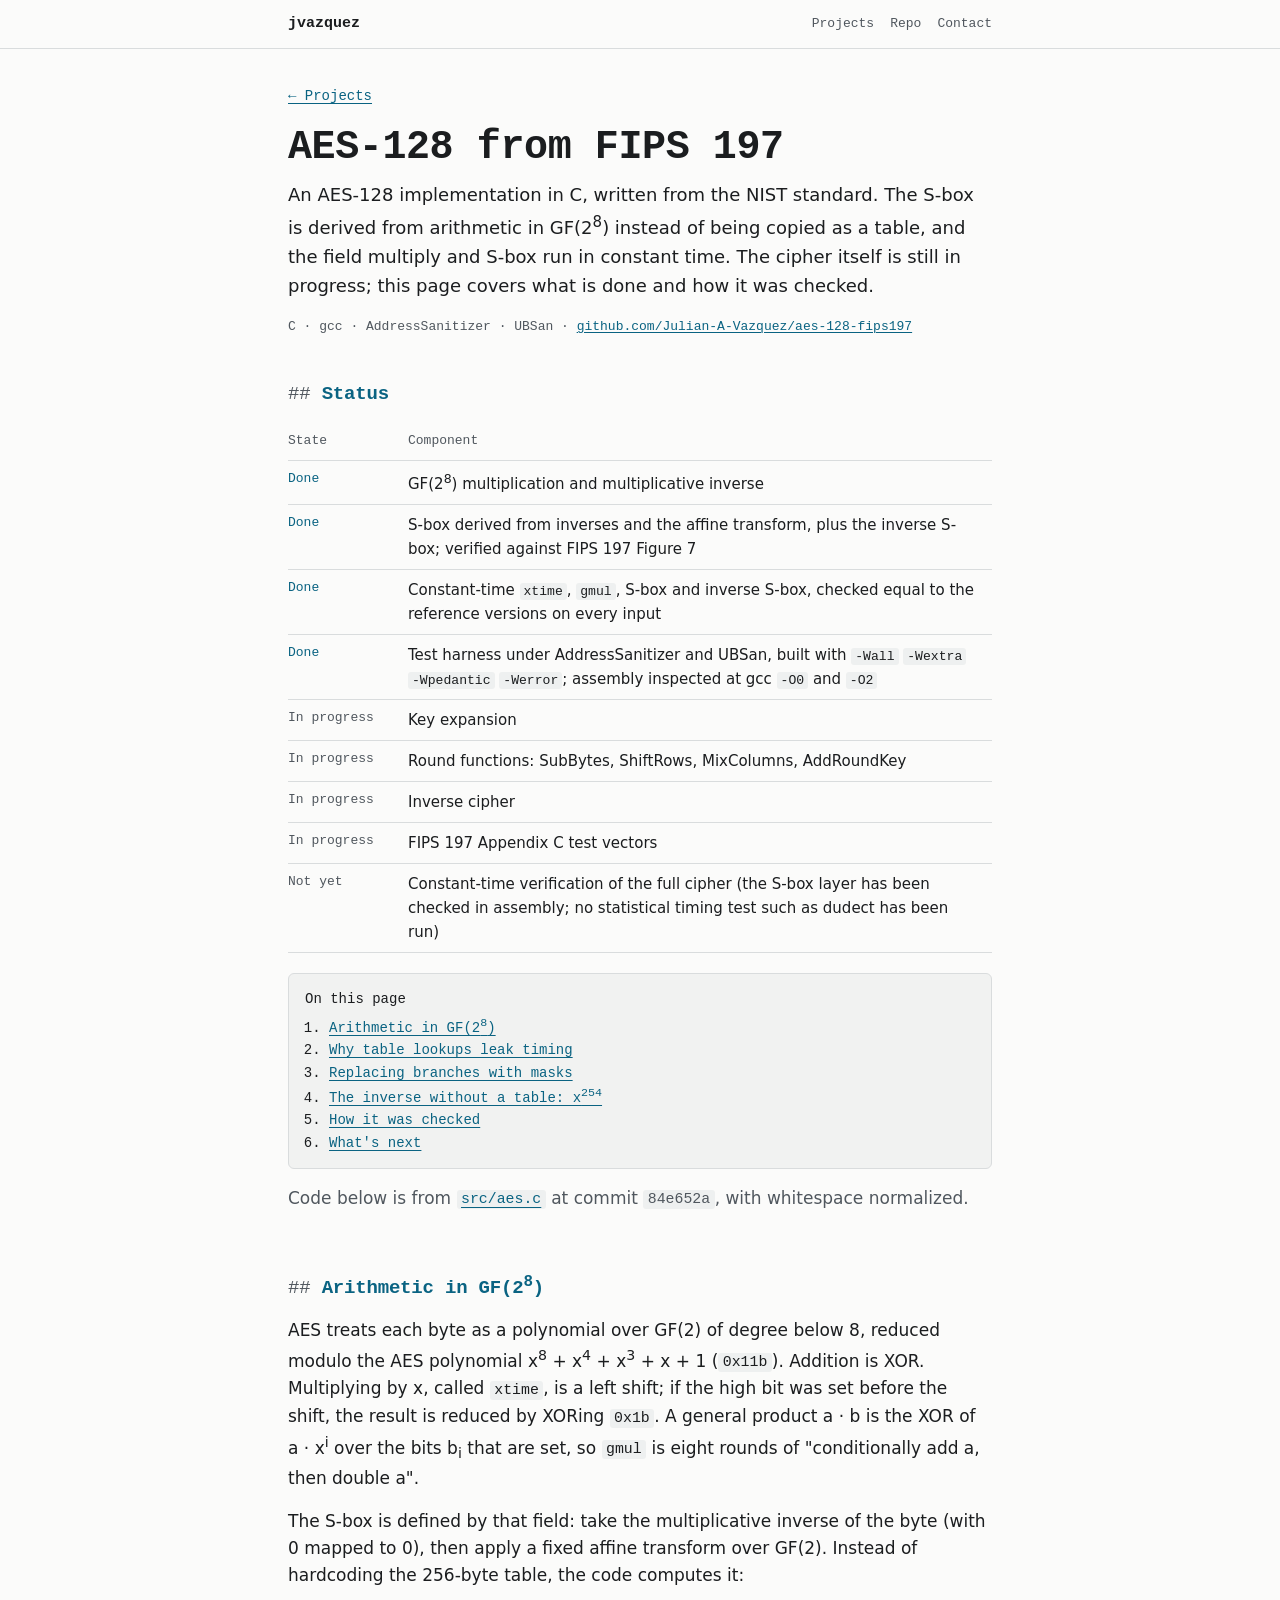
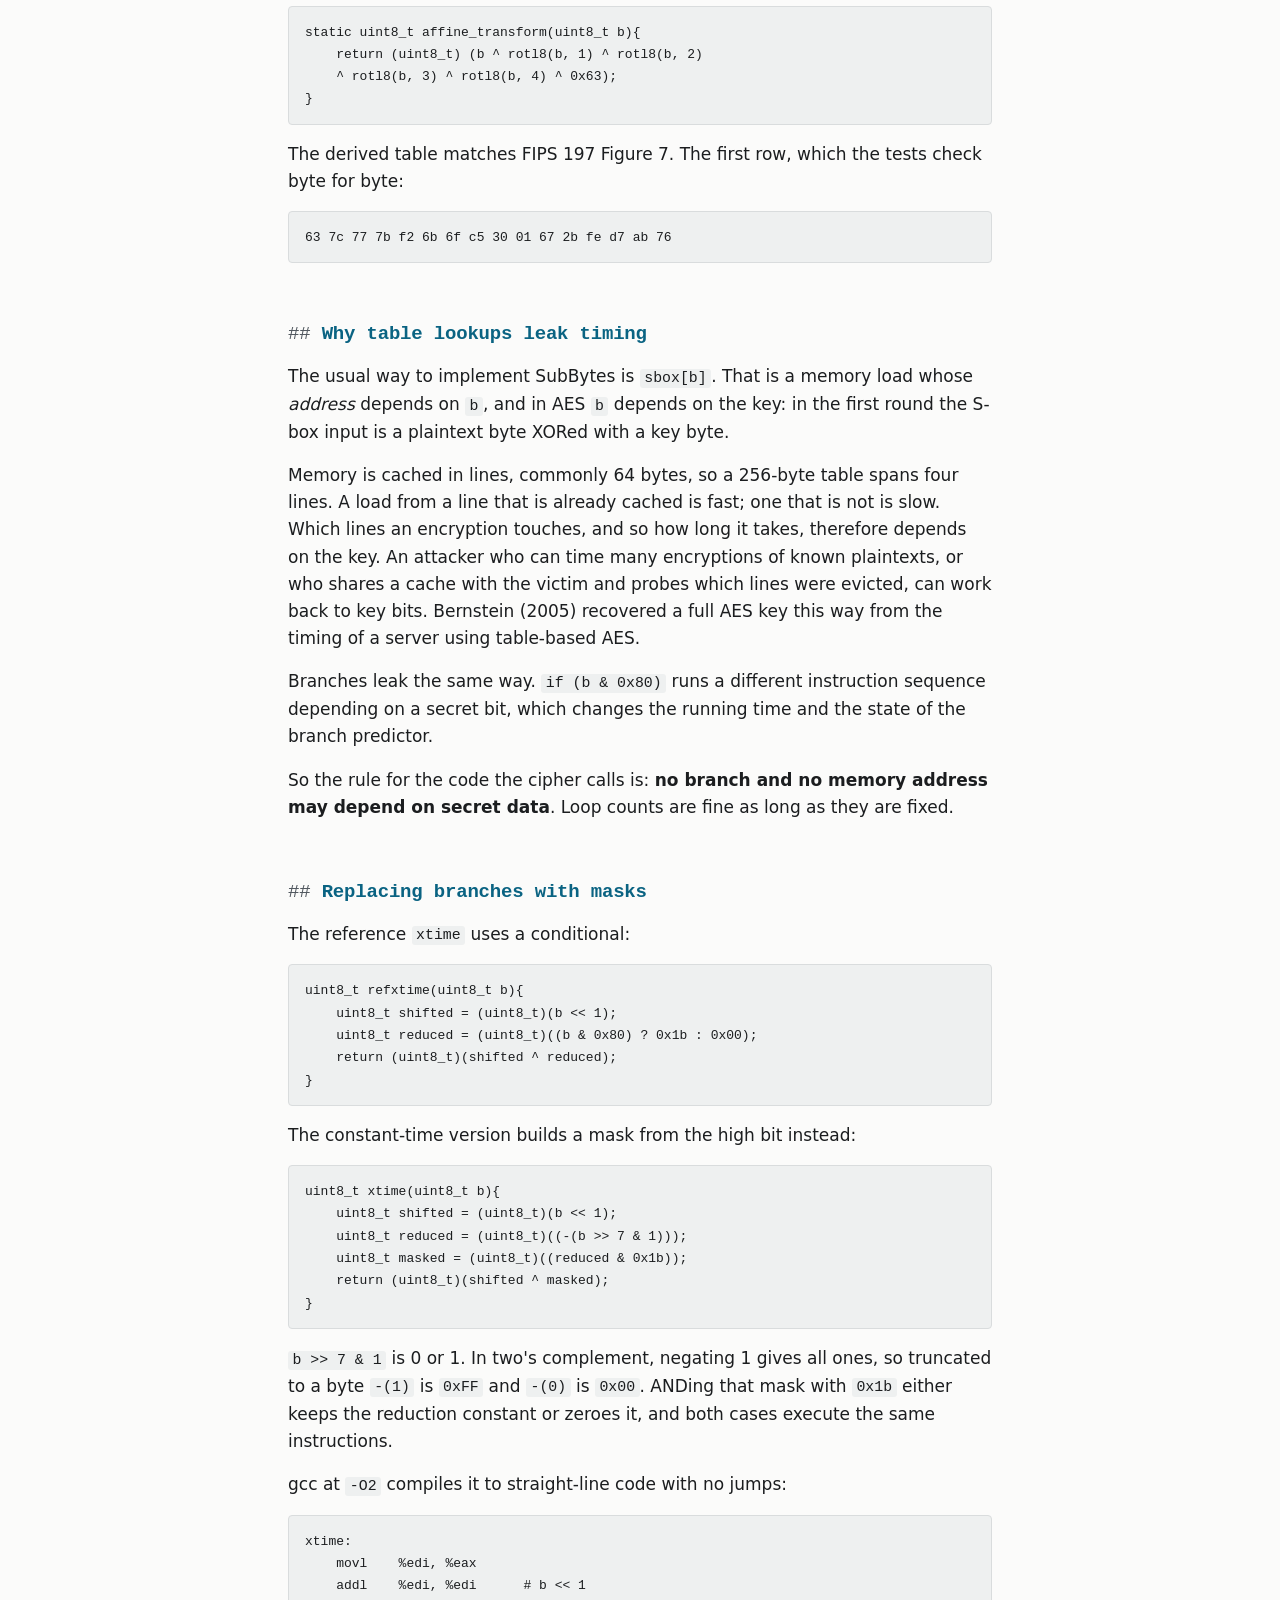
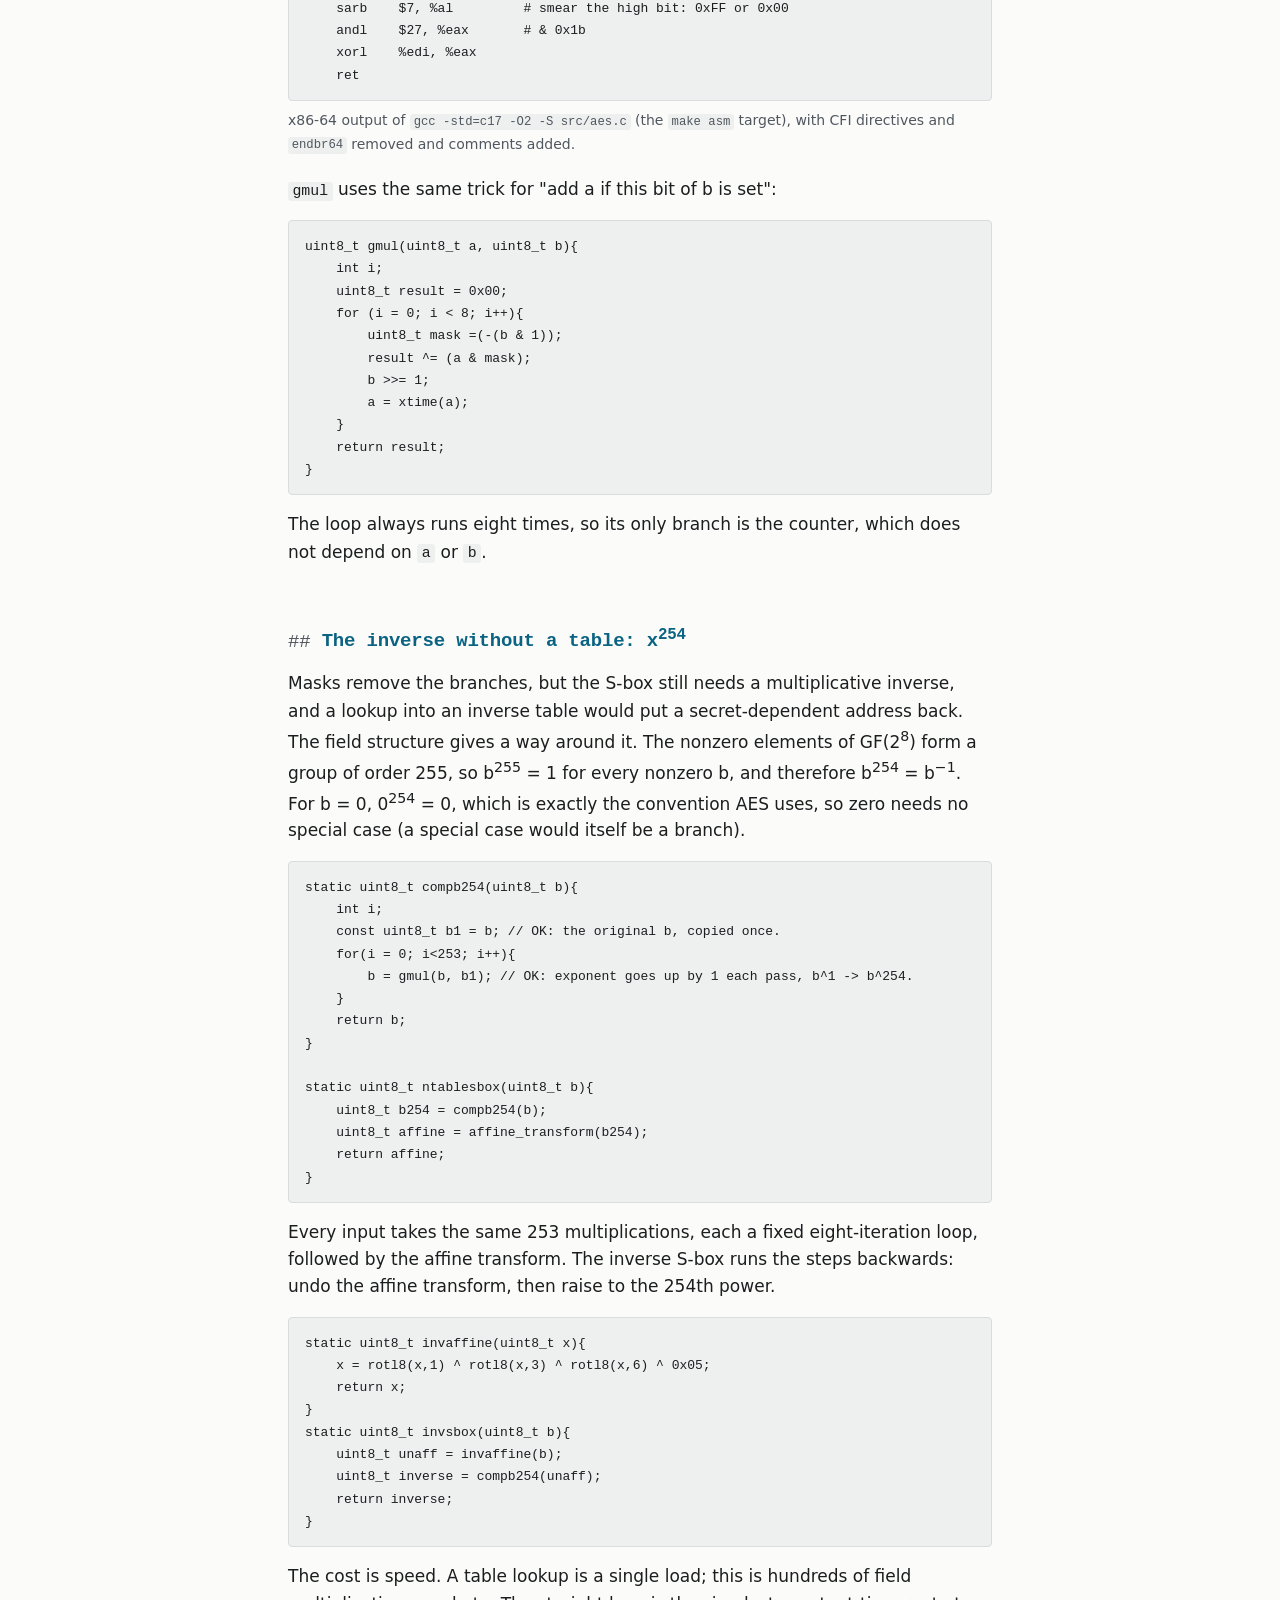
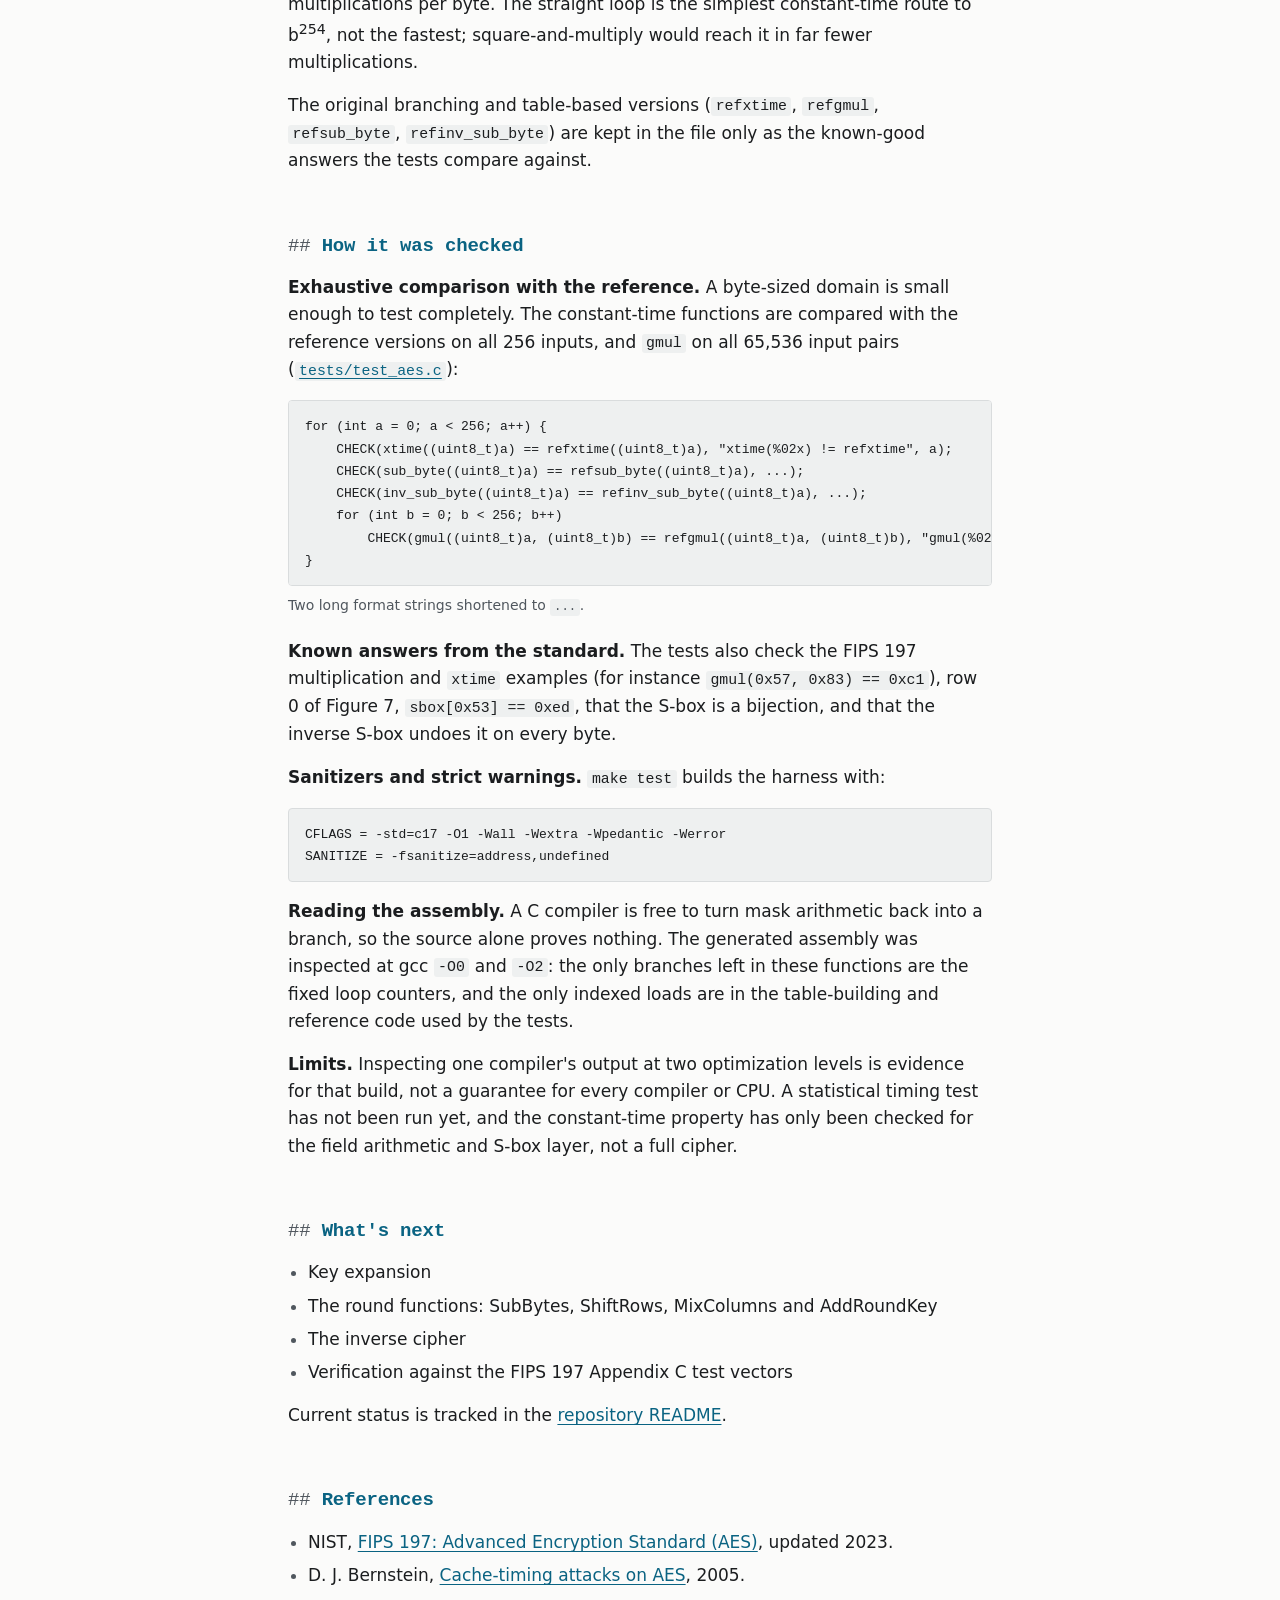
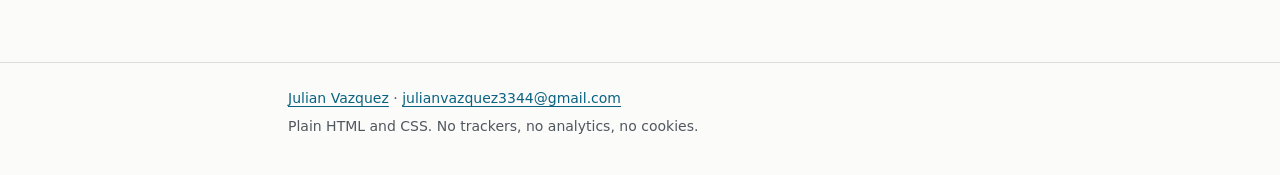
==== aes.html @ f9cd2e95 "Add portfolio site: one-page index, AES-128 write-up, 404 Plain static HTML/CSS with a small optiona" ====
<!DOCTYPE html>
<html lang="en">
<head>
  <meta charset="utf-8">
  <meta name="viewport" content="width=device-width, initial-scale=1">
  <title>AES-128 from FIPS 197: a constant-time S-box · Julian Vazquez</title>
  <meta name="description" content="How an AES-128 implementation in C derives the S-box from GF(2^8) arithmetic and computes it in constant time, with masks instead of branches and x^254 instead of a table lookup.">
  <meta name="author" content="Julian Vazquez">
  <link rel="canonical" href="https://julian-a-vazquez.github.io/aes.html">
  <meta name="color-scheme" content="light dark">
  <meta name="theme-color" content="#fbfbfa" media="(prefers-color-scheme: light)">
  <meta name="theme-color" content="#111416" media="(prefers-color-scheme: dark)">
  <meta property="og:type" content="article">
  <meta property="og:title" content="AES-128 from FIPS 197: a constant-time S-box">
  <meta property="og:description" content="Deriving the AES S-box from GF(2^8) and computing it without secret-dependent branches or table lookups.">
  <meta property="og:url" content="https://julian-a-vazquez.github.io/aes.html">
  <link rel="icon" href="assets/favicon.svg" type="image/svg+xml">
  <link rel="stylesheet" href="css/style.css">
</head>
<body>
  <a class="skip-link" href="#main">Skip to content</a>

  <nav class="site-nav" aria-label="Site">
    <div class="wrap">
      <a class="home" href="index.html">jvazquez</a>
      <ul>
        <li><a href="index.html#projects">Projects</a></li>
        <li><a href="https://github.com/Julian-A-Vazquez/aes-128-fips197">Repo</a></li>
        <li><a href="index.html#contact">Contact</a></li>
      </ul>
    </div>
  </nav>

  <main id="main">
    <header class="page-head wrap">
      <p class="breadcrumb"><a href="index.html#projects">&larr; Projects</a></p>
      <h1>AES-128 from FIPS 197</h1>
      <p class="lede">
        An AES-128 implementation in C, written from the NIST standard. The S-box is derived
        from arithmetic in GF(2<sup>8</sup>) instead of being copied as a table, and the field
        multiply and S-box run in constant time. The cipher itself is still in progress; this page
        covers what is done and how it was checked.
      </p>
      <p class="stack">C · gcc · AddressSanitizer · UBSan ·
        <a href="https://github.com/Julian-A-Vazquez/aes-128-fips197">github.com/Julian-A-Vazquez/aes-128-fips197</a></p>
    </header>

    <section class="wrap" id="status" aria-labelledby="status-h">
      <h2 id="status-h">Status</h2>
      <table class="status">
        <caption class="visually-hidden">Implementation status by component</caption>
        <thead>
          <tr><th scope="col">State</th><th scope="col">Component</th></tr>
        </thead>
        <tbody>
          <tr><td class="done">Done</td><td>GF(2<sup>8</sup>) multiplication and multiplicative inverse</td></tr>
          <tr><td class="done">Done</td><td>S-box derived from inverses and the affine transform, plus the inverse S-box; verified against FIPS 197 Figure 7</td></tr>
          <tr><td class="done">Done</td><td>Constant-time <code>xtime</code>, <code>gmul</code>, S-box and inverse S-box, checked equal to the reference versions on every input</td></tr>
          <tr><td class="done">Done</td><td>Test harness under AddressSanitizer and UBSan, built with <code>-Wall</code> <code>-Wextra</code> <code>-Wpedantic</code> <code>-Werror</code>; assembly inspected at gcc <code>-O0</code> and <code>-O2</code></td></tr>
          <tr><td class="todo-state">In progress</td><td>Key expansion</td></tr>
          <tr><td class="todo-state">In progress</td><td>Round functions: SubBytes, ShiftRows, MixColumns, AddRoundKey</td></tr>
          <tr><td class="todo-state">In progress</td><td>Inverse cipher</td></tr>
          <tr><td class="todo-state">In progress</td><td>FIPS 197 Appendix C test vectors</td></tr>
          <tr><td class="todo-state">Not yet</td><td>Constant-time verification of the full cipher (the S-box layer has been checked in assembly; no statistical timing test such as dudect has been run)</td></tr>
        </tbody>
      </table>

      <nav class="toc" aria-label="On this page">
        On this page
        <ol>
          <li><a href="#field">Arithmetic in GF(2<sup>8</sup>)</a></li>
          <li><a href="#leak">Why table lookups leak timing</a></li>
          <li><a href="#masks">Replacing branches with masks</a></li>
          <li><a href="#inverse">The inverse without a table: x<sup>254</sup></a></li>
          <li><a href="#checks">How it was checked</a></li>
          <li><a href="#next">What's next</a></li>
        </ol>
      </nav>
      <p class="muted">
        Code below is from <a href="https://github.com/Julian-A-Vazquez/aes-128-fips197/blob/84e652a14abcfbab935558d91217d492e9715f0d/src/aes.c"><code>src/aes.c</code></a>
        at commit <code>84e652a</code>, with whitespace normalized.
      </p>
    </section>

    <section class="wrap" id="field" aria-labelledby="field-h">
      <h2 id="field-h">Arithmetic in GF(2<sup>8</sup>)</h2>
      <p>
        AES treats each byte as a polynomial over GF(2) of degree below 8, reduced modulo the AES
        polynomial x<sup>8</sup> + x<sup>4</sup> + x<sup>3</sup> + x + 1 (<code>0x11b</code>).
        Addition is XOR. Multiplying by x, called <code>xtime</code>, is a left shift; if the high bit
        was set before the shift, the result is reduced by XORing <code>0x1b</code>. A general product
        a&nbsp;&middot;&nbsp;b is the XOR of a&nbsp;&middot;&nbsp;x<sup>i</sup> over the bits
        b<sub>i</sub> that are set, so <code>gmul</code> is eight rounds of "conditionally add a, then
        double a".
      </p>
      <p>
        The S-box is defined by that field: take the multiplicative inverse of the byte (with 0
        mapped to 0), then apply a fixed affine transform over GF(2). Instead of hardcoding the
        256-byte table, the code computes it:
      </p>
      <pre><code>static uint8_t affine_transform(uint8_t b){
    return (uint8_t) (b ^ rotl8(b, 1) ^ rotl8(b, 2)
    ^ rotl8(b, 3) ^ rotl8(b, 4) ^ 0x63);
}</code></pre>
      <p>
        The derived table matches FIPS 197 Figure 7. The first row, which the tests check
        byte for byte:
      </p>
      <pre><code>63 7c 77 7b f2 6b 6f c5 30 01 67 2b fe d7 ab 76</code></pre>
    </section>

    <section class="wrap" id="leak" aria-labelledby="leak-h">
      <h2 id="leak-h">Why table lookups leak timing</h2>
      <p>
        The usual way to implement SubBytes is <code>sbox[b]</code>. That is a memory load whose
        <em>address</em> depends on <code>b</code>, and in AES <code>b</code> depends on the key: in
        the first round the S-box input is a plaintext byte XORed with a key byte.
      </p>
      <p>
        Memory is cached in lines, commonly 64 bytes, so a 256-byte table spans four lines. A load
        from a line that is already cached is fast; one that is not is slow. Which lines an
        encryption touches, and so how long it takes, therefore depends on the key. An attacker who
        can time many encryptions of known plaintexts, or who shares a cache with the victim and
        probes which lines were evicted, can work back to key bits. Bernstein (2005) recovered a
        full AES key this way from the timing of a server using table-based AES.
      </p>
      <p>
        Branches leak the same way. <code>if (b &amp; 0x80)</code> runs a different instruction
        sequence depending on a secret bit, which changes the running time and the state of the
        branch predictor.
      </p>
      <p>
        So the rule for the code the cipher calls is: <strong>no branch and no memory address may
        depend on secret data</strong>. Loop counts are fine as long as they are fixed.
      </p>
    </section>

    <section class="wrap" id="masks" aria-labelledby="masks-h">
      <h2 id="masks-h">Replacing branches with masks</h2>
      <p>The reference <code>xtime</code> uses a conditional:</p>
      <pre><code>uint8_t refxtime(uint8_t b){
    uint8_t shifted = (uint8_t)(b &lt;&lt; 1);
    uint8_t reduced = (uint8_t)((b &amp; 0x80) ? 0x1b : 0x00);
    return (uint8_t)(shifted ^ reduced);
}</code></pre>
      <p>The constant-time version builds a mask from the high bit instead:</p>
      <pre><code>uint8_t xtime(uint8_t b){
    uint8_t shifted = (uint8_t)(b &lt;&lt; 1);
    uint8_t reduced = (uint8_t)((-(b &gt;&gt; 7 &amp; 1)));
    uint8_t masked = (uint8_t)((reduced &amp; 0x1b));
    return (uint8_t)(shifted ^ masked);
}</code></pre>
      <p>
        <code>b &gt;&gt; 7 &amp; 1</code> is 0 or 1. In two's complement, negating 1 gives all
        ones, so truncated to a byte <code>-(1)</code> is <code>0xFF</code> and <code>-(0)</code> is
        <code>0x00</code>. ANDing that mask with <code>0x1b</code> either keeps the reduction
        constant or zeroes it, and both cases execute the same instructions.
      </p>
      <p>gcc at <code>-O2</code> compiles it to straight-line code with no jumps:</p>
      <figure>
        <pre><code>xtime:
    movl    %edi, %eax
    addl    %edi, %edi      # b &lt;&lt; 1
    sarb    $7, %al         # smear the high bit: 0xFF or 0x00
    andl    $27, %eax       # &amp; 0x1b
    xorl    %edi, %eax
    ret</code></pre>
        <figcaption>x86-64 output of <code>gcc -std=c17 -O2 -S src/aes.c</code> (the
          <code>make asm</code> target), with CFI directives and <code>endbr64</code> removed
          and comments added.</figcaption>
      </figure>
      <p><code>gmul</code> uses the same trick for "add a if this bit of b is set":</p>
      <pre><code>uint8_t gmul(uint8_t a, uint8_t b){
    int i;
    uint8_t result = 0x00;
    for (i = 0; i &lt; 8; i++){
        uint8_t mask =(-(b &amp; 1));
        result ^= (a &amp; mask);
        b &gt;&gt;= 1;
        a = xtime(a);
    }
    return result;
}</code></pre>
      <p>
        The loop always runs eight times, so its only branch is the counter, which does not depend
        on <code>a</code> or <code>b</code>.
      </p>
    </section>

    <section class="wrap" id="inverse" aria-labelledby="inverse-h">
      <h2 id="inverse-h">The inverse without a table: x<sup>254</sup></h2>
      <p>
        Masks remove the branches, but the S-box still needs a multiplicative inverse, and a lookup
        into an inverse table would put a secret-dependent address back. The field structure gives a
        way around it. The nonzero elements of GF(2<sup>8</sup>) form a group of order 255, so
        b<sup>255</sup> = 1 for every nonzero b, and therefore
        b<sup>254</sup> = b<sup>&minus;1</sup>. For b = 0, 0<sup>254</sup> = 0, which is exactly the
        convention AES uses, so zero needs no special case (a special case would itself be a branch).
      </p>
      <pre><code>static uint8_t compb254(uint8_t b){
    int i;
    const uint8_t b1 = b; // OK: the original b, copied once.
    for(i = 0; i&lt;253; i++){
        b = gmul(b, b1); // OK: exponent goes up by 1 each pass, b^1 -&gt; b^254.
    }
    return b;
}

static uint8_t ntablesbox(uint8_t b){
    uint8_t b254 = compb254(b);
    uint8_t affine = affine_transform(b254);
    return affine;
}</code></pre>
      <p>
        Every input takes the same 253 multiplications, each a fixed eight-iteration loop, followed by
        the affine transform. The inverse S-box runs the steps backwards: undo the affine transform,
        then raise to the 254th power.
      </p>
      <pre><code>static uint8_t invaffine(uint8_t x){
    x = rotl8(x,1) ^ rotl8(x,3) ^ rotl8(x,6) ^ 0x05;
    return x;
}
static uint8_t invsbox(uint8_t b){
    uint8_t unaff = invaffine(b);
    uint8_t inverse = compb254(unaff);
    return inverse;
}</code></pre>
      <p>
        The cost is speed. A table lookup is a single load; this is hundreds of field
        multiplications per byte. The straight loop is the simplest constant-time route to
        b<sup>254</sup>, not the fastest; square-and-multiply would reach it in far fewer
        multiplications.
      </p>
      <p>
        The original branching and table-based versions (<code>refxtime</code>, <code>refgmul</code>,
        <code>refsub_byte</code>, <code>refinv_sub_byte</code>) are kept in the file only as the
        known-good answers the tests compare against.
      </p>
    </section>

    <section class="wrap" id="checks" aria-labelledby="checks-h">
      <h2 id="checks-h">How it was checked</h2>
      <p>
        <strong>Exhaustive comparison with the reference.</strong> A byte-sized domain is small
        enough to test completely. The constant-time functions are compared with the reference
        versions on all 256 inputs, and <code>gmul</code> on all 65,536 input pairs
        (<a href="https://github.com/Julian-A-Vazquez/aes-128-fips197/blob/84e652a14abcfbab935558d91217d492e9715f0d/tests/test_aes.c"><code>tests/test_aes.c</code></a>):
      </p>
      <figure>
        <pre><code>for (int a = 0; a &lt; 256; a++) {
    CHECK(xtime((uint8_t)a) == refxtime((uint8_t)a), "xtime(%02x) != refxtime", a);
    CHECK(sub_byte((uint8_t)a) == refsub_byte((uint8_t)a), ...);
    CHECK(inv_sub_byte((uint8_t)a) == refinv_sub_byte((uint8_t)a), ...);
    for (int b = 0; b &lt; 256; b++)
        CHECK(gmul((uint8_t)a, (uint8_t)b) == refgmul((uint8_t)a, (uint8_t)b), "gmul(%02x,%02x) != refgmul", a, b);
}</code></pre>
        <figcaption>Two long format strings shortened to <code>...</code>.</figcaption>
      </figure>
      <p>
        <strong>Known answers from the standard.</strong> The tests also check the FIPS 197
        multiplication and <code>xtime</code> examples (for instance
        <code>gmul(0x57, 0x83) == 0xc1</code>), row 0 of Figure 7, <code>sbox[0x53] == 0xed</code>,
        that the S-box is a bijection, and that the inverse S-box undoes it on every byte.
      </p>
      <p>
        <strong>Sanitizers and strict warnings.</strong> <code>make test</code> builds the harness
        with:
      </p>
      <pre><code>CFLAGS = -std=c17 -O1 -Wall -Wextra -Wpedantic -Werror
SANITIZE = -fsanitize=address,undefined</code></pre>
      <p>
        <strong>Reading the assembly.</strong> A C compiler is free to turn mask arithmetic back
        into a branch, so the source alone proves nothing. The generated assembly was inspected at
        gcc <code>-O0</code> and <code>-O2</code>: the only branches left in these functions are
        the fixed loop counters, and the only indexed loads are in the table-building and reference
        code used by the tests.
      </p>
      <p>
        <strong>Limits.</strong> Inspecting one compiler's output at two optimization levels is
        evidence for that build, not a guarantee for every compiler or CPU. A statistical timing
        test has not been run yet, and the constant-time property has only been checked for the
        field arithmetic and S-box layer, not a full cipher.
      </p>
    </section>

    <section class="wrap" id="next" aria-labelledby="next-h">
      <h2 id="next-h">What's next</h2>
      <ul class="bullets">
        <li>Key expansion</li>
        <li>The round functions: SubBytes, ShiftRows, MixColumns and AddRoundKey</li>
        <li>The inverse cipher</li>
        <li>Verification against the FIPS 197 Appendix C test vectors</li>
      </ul>
      <p>
        Current status is tracked in the
        <a href="https://github.com/Julian-A-Vazquez/aes-128-fips197#readme">repository README</a>.
      </p>
    </section>

    <section class="wrap" id="references" aria-labelledby="references-h">
      <h2 id="references-h">References</h2>
      <ul class="bullets">
        <li>NIST, <a href="https://nvlpubs.nist.gov/nistpubs/FIPS/NIST.FIPS.197-upd1.pdf">FIPS 197:
          Advanced Encryption Standard (AES)</a>, updated 2023.</li>
        <li>D. J. Bernstein, <a href="https://cr.yp.to/antiforgery/cachetiming-20050414.pdf">Cache-timing
          attacks on AES</a>, 2005.</li>
      </ul>
    </section>
  </main>

  <footer class="site-footer">
    <div class="wrap">
      <p><a href="index.html">Julian Vazquez</a> · <a href="mailto:julianvazquez3344@gmail.com">julianvazquez3344@gmail.com</a></p>
      <p>Plain HTML and CSS. No trackers, no analytics, no cookies.</p>
    </div>
  </footer>
</body>
</html>
---- css/style.css ----
/* Julian Vazquez — portfolio stylesheet.
   One accent color, system fonts only (no web-font requests), light and dark
   themes from prefers-color-scheme. */

:root {
  color-scheme: light dark;

  --bg: #fbfbfa;
  --surface: #f1f2f1;
  --text: #1b1d1f;
  --muted: #50575e;
  --border: #d9dcdd;
  --accent: #0a6382;
  --accent-soft: #e3eff3;
  --code-bg: #eef0f0;

  --mono: ui-monospace, "SFMono-Regular", Menlo, Consolas, "Liberation Mono", monospace;
  --sans: system-ui, -apple-system, "Segoe UI", Roboto, "Helvetica Neue", Arial, sans-serif;

  --measure: 44rem;
  --gutter: 1rem;
}

@media (prefers-color-scheme: dark) {
  :root {
    --bg: #111416;
    --surface: #181c1f;
    --text: #e3e6e8;
    --muted: #a3abb2;
    --border: #2c3236;
    --accent: #6cc6e3;
    --accent-soft: #15272e;
    --code-bg: #1a1f22;
  }
}

*,
*::before,
*::after {
  box-sizing: border-box;
}

html {
  -webkit-text-size-adjust: 100%;
  text-size-adjust: 100%;
  scroll-padding-top: 4rem;
}

@media (prefers-reduced-motion: no-preference) {
  html {
    scroll-behavior: smooth;
  }
}

body {
  margin: 0;
  background: var(--bg);
  color: var(--text);
  font-family: var(--sans);
  font-size: 1.0625rem;
  line-height: 1.6;
}

/* ---------- Layout ---------- */

.wrap {
  width: 100%;
  max-width: calc(var(--measure) + 2 * var(--gutter));
  margin: 0 auto;
  padding-left: var(--gutter);
  padding-right: var(--gutter);
}

main {
  padding-bottom: 3rem;
}

section {
  padding: 2.25rem 0 0.5rem;
}

/* ---------- Skip link ---------- */

.skip-link {
  position: absolute;
  left: var(--gutter);
  top: -3rem;
  z-index: 10;
  padding: 0.5rem 0.75rem;
  background: var(--text);
  color: var(--bg);
  font-family: var(--mono);
  font-size: 0.875rem;
}

.skip-link:focus {
  top: 0.5rem;
}

/* ---------- Site nav ---------- */

.site-nav {
  position: sticky;
  top: 0;
  z-index: 5;
  background: var(--bg);
  border-bottom: 1px solid var(--border);
}

.site-nav .wrap {
  display: flex;
  align-items: center;
  gap: 1rem;
  min-height: 3rem;
}

.site-nav .home {
  font-family: var(--mono);
  font-weight: 700;
  font-size: 0.9375rem;
  color: var(--text);
  text-decoration: none;
  white-space: nowrap;
}

.site-nav ul {
  display: flex;
  gap: 0.25rem 1rem;
  margin: 0 0 0 auto;
  padding: 0;
  list-style: none;
  overflow-x: auto;
  scrollbar-width: none;
}

.site-nav ul::-webkit-scrollbar {
  display: none;
}

.site-nav ul a {
  display: inline-block;
  padding: 0.75rem 0;
  font-family: var(--mono);
  font-size: 0.8125rem;
  color: var(--muted);
  text-decoration: none;
  white-space: nowrap;
}

.site-nav ul a:hover,
.site-nav ul a[aria-current="true"] {
  color: var(--accent);
}

/* On narrow screens show only the most useful nav items. */
@media (max-width: 34rem) {
  .site-nav .nav-optional {
    display: none;
  }
}

/* ---------- Type ---------- */

h1,
h2,
h3 {
  font-family: var(--mono);
  line-height: 1.25;
  letter-spacing: -0.01em;
}

h1 {
  margin: 0 0 0.5rem;
  font-size: 2rem;
}

h2 {
  margin: 0 0 1rem;
  font-size: 1.1875rem;
  color: var(--accent);
}

h2::before {
  content: "## ";
  color: var(--muted);
  font-weight: 400;
}

h3 {
  margin: 0;
  font-size: 1.0625rem;
}

p {
  margin: 0 0 1rem;
}

a {
  color: var(--accent);
  text-underline-offset: 0.18em;
  text-decoration-thickness: 1px;
}

a:hover {
  text-decoration-thickness: 2px;
}

:focus-visible {
  outline: 2px solid var(--accent);
  outline-offset: 2px;
}

strong {
  font-weight: 650;
}

.muted {
  color: var(--muted);
}

code,
pre,
kbd {
  font-family: var(--mono);
  font-size: 0.875em;
}

:not(pre) > code {
  padding: 0.1em 0.3em;
  background: var(--code-bg);
  border-radius: 3px;
  white-space: nowrap;
}

pre {
  margin: 0 0 1rem;
  padding: 0.875rem 1rem;
  overflow-x: auto;
  background: var(--code-bg);
  border: 1px solid var(--border);
  border-radius: 4px;
  line-height: 1.5;
  tab-size: 4;
}

pre code {
  font-size: 0.8125rem;
}

figure {
  margin: 0 0 1.25rem;
}

figcaption {
  margin-top: -0.5rem;
  margin-bottom: 1rem;
  font-size: 0.875rem;
  color: var(--muted);
}

ul.plain {
  margin: 0;
  padding: 0;
  list-style: none;
}

ul.bullets {
  margin: 0 0 1rem;
  padding-left: 1.25rem;
}

ul.bullets li {
  margin-bottom: 0.375rem;
}

ul.bullets li::marker {
  color: var(--muted);
}

/* ---------- Hero ---------- */

.hero {
  padding-top: 2.5rem;
  padding-bottom: 0.5rem;
}

.hero .tagline {
  margin: 0 0 0.25rem;
  font-size: 1.125rem;
}

.facts {
  display: flex;
  flex-wrap: wrap;
  gap: 0.5rem;
  margin: 1rem 0 1.25rem;
  padding: 0;
  list-style: none;
}

.facts li {
  padding: 0.25rem 0.625rem;
  font-family: var(--mono);
  font-size: 0.8125rem;
  color: var(--text);
  background: var(--accent-soft);
  border: 1px solid var(--border);
  border-radius: 3px;
}

.facts li strong {
  color: var(--accent);
}

.links {
  display: flex;
  flex-wrap: wrap;
  gap: 0.5rem;
  margin: 0;
  padding: 0;
  list-style: none;
}

.button {
  display: inline-flex;
  align-items: center;
  gap: 0.4rem;
  min-height: 2.5rem;
  padding: 0.4rem 0.875rem;
  font-family: var(--mono);
  font-size: 0.875rem;
  color: var(--text);
  text-decoration: none;
  background: var(--surface);
  border: 1px solid var(--border);
  border-radius: 4px;
  cursor: pointer;
}

.button:hover {
  border-color: var(--accent);
  color: var(--accent);
  text-decoration: none;
}

.button.primary {
  color: var(--bg);
  background: var(--accent);
  border-color: var(--accent);
}

.button.primary:hover {
  color: var(--bg);
  background: var(--text);
  border-color: var(--text);
}

/* ---------- Cards / entries ---------- */

.card {
  margin-bottom: 1.25rem;
  padding: 1.125rem 1.125rem 0.375rem;
  background: var(--surface);
  border: 1px solid var(--border);
  border-radius: 6px;
}

.card:hover {
  border-color: var(--muted);
}

.card-head {
  display: flex;
  flex-wrap: wrap;
  align-items: baseline;
  justify-content: space-between;
  gap: 0.25rem 1rem;
  margin-bottom: 0.625rem;
}

.tag {
  display: inline-block;
  padding: 0.05rem 0.5rem;
  font-family: var(--mono);
  font-size: 0.75rem;
  color: var(--muted);
  border: 1px solid var(--border);
  border-radius: 3px;
  white-space: nowrap;
}

.tag.progress {
  color: var(--accent);
  border-color: var(--accent);
}

.stack {
  margin: 0 0 0.625rem;
  font-family: var(--mono);
  font-size: 0.8125rem;
  color: var(--muted);
}

.card-links {
  display: flex;
  flex-wrap: wrap;
  gap: 0.25rem 1.25rem;
  margin: 0 0 0.875rem;
  padding: 0;
  list-style: none;
  font-family: var(--mono);
  font-size: 0.875rem;
}

.entry {
  margin-bottom: 1.5rem;
}

.entry-head {
  display: flex;
  flex-wrap: wrap;
  align-items: baseline;
  justify-content: space-between;
  gap: 0 1rem;
}

.entry .where {
  margin: 0 0 0.375rem;
  color: var(--muted);
}

.date {
  font-family: var(--mono);
  font-size: 0.8125rem;
  color: var(--muted);
  white-space: nowrap;
}

.courses {
  margin: 0 0 0.75rem;
  font-size: 0.9375rem;
}

.courses dt {
  font-family: var(--mono);
  font-size: 0.8125rem;
  color: var(--muted);
}

.courses dd {
  margin: 0 0 0.5rem;
}

/* ---------- Skills ---------- */

.skills {
  display: grid;
  gap: 0.75rem;
  margin: 0;
}

.skills dt {
  font-family: var(--mono);
  font-size: 0.8125rem;
  color: var(--muted);
}

.skills dd {
  margin: 0;
}

@media (min-width: 40rem) {
  .skills {
    grid-template-columns: 9rem 1fr;
    gap: 0.625rem 1rem;
  }
}

/* ---------- Status table (project page) ---------- */

.status {
  width: 100%;
  margin: 0 0 1.25rem;
  border-collapse: collapse;
  font-size: 0.9375rem;
}

.status th,
.status td {
  padding: 0.5rem 0.5rem 0.5rem 0;
  text-align: left;
  vertical-align: top;
  border-bottom: 1px solid var(--border);
}

.status th {
  font-family: var(--mono);
  font-size: 0.8125rem;
  font-weight: 400;
  color: var(--muted);
}

.status td:first-child {
  width: 7.5rem;
  font-family: var(--mono);
  font-size: 0.8125rem;
  white-space: nowrap;
}

.done {
  color: var(--accent);
}

.todo-state {
  color: var(--muted);
}

/* ---------- Page header for sub-pages ---------- */

.page-head {
  padding-top: 2.25rem;
}

.breadcrumb {
  margin: 0 0 1rem;
  font-family: var(--mono);
  font-size: 0.875rem;
}

.lede {
  font-size: 1.125rem;
}

.toc {
  margin: 0 0 1rem;
  padding: 0.875rem 1rem;
  background: var(--surface);
  border: 1px solid var(--border);
  border-radius: 6px;
  font-family: var(--mono);
  font-size: 0.875rem;
}

.toc ol {
  margin: 0.25rem 0 0;
  padding-left: 1.5rem;
}

/* ---------- Footer ---------- */

.site-footer {
  padding: 1.5rem 0 2rem;
  border-top: 1px solid var(--border);
  font-size: 0.875rem;
  color: var(--muted);
}

.site-footer p {
  margin: 0 0 0.375rem;
}

/* ---------- Small helpers ---------- */

.visually-hidden {
  position: absolute !important;
  width: 1px;
  height: 1px;
  margin: -1px;
  padding: 0;
  overflow: hidden;
  clip: rect(0 0 0 0);
  white-space: nowrap;
  border: 0;
}

.copy-btn {
  min-height: 0;
  margin-left: 0.25rem;
  padding: 0.05rem 0.5rem;
  font-size: 0.75rem;
}

ul.plain li {
  margin-bottom: 0.5rem;
  overflow-wrap: anywhere;
}

.copy-status {
  font-family: var(--mono);
  font-size: 0.8125rem;
  color: var(--muted);
}

@media (min-width: 40rem) {
  :root {
    --gutter: 1.5rem;
  }

  h1 {
    font-size: 2.5rem;
  }

  .hero {
    padding-top: 3.5rem;
  }
}

@media print {
  .site-nav,
  .skip-link,
  .copy-btn {
    display: none;
  }

  a {
    color: inherit;
  }

  .card {
    break-inside: avoid;
  }
}
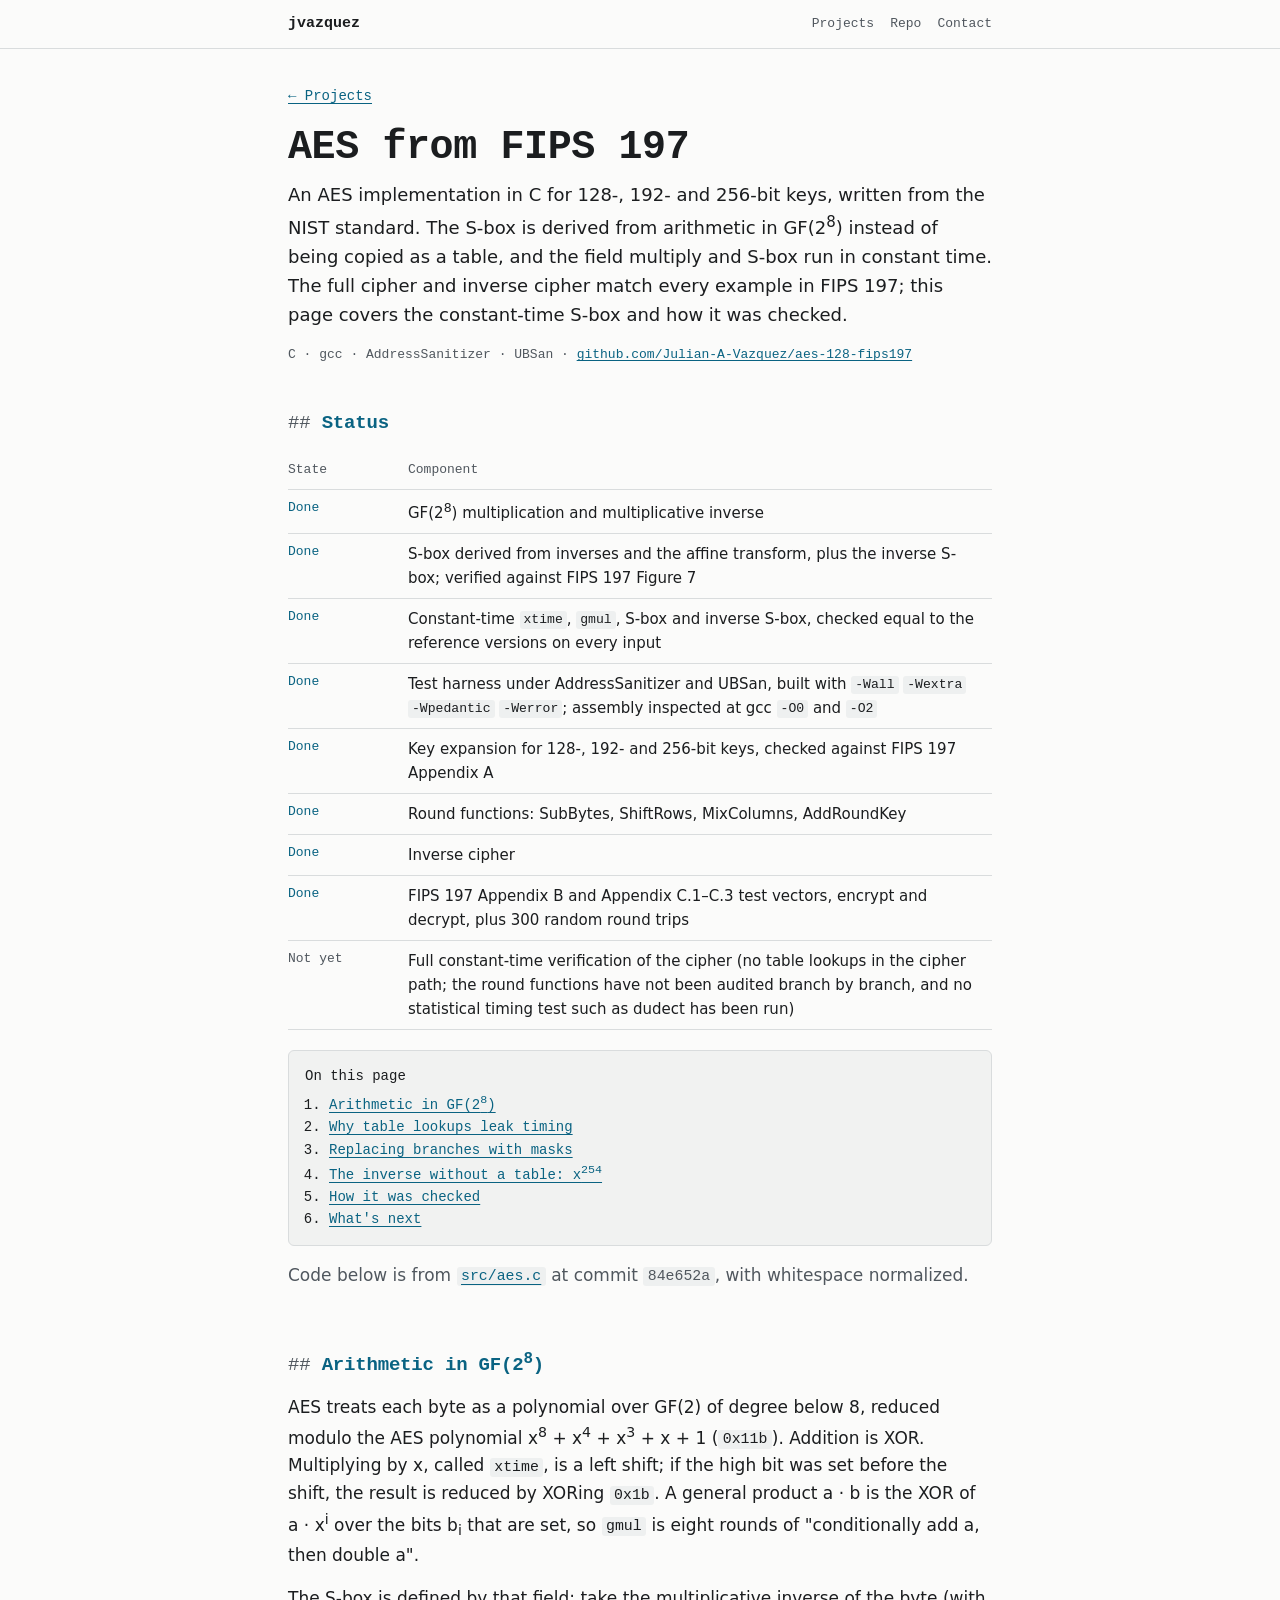
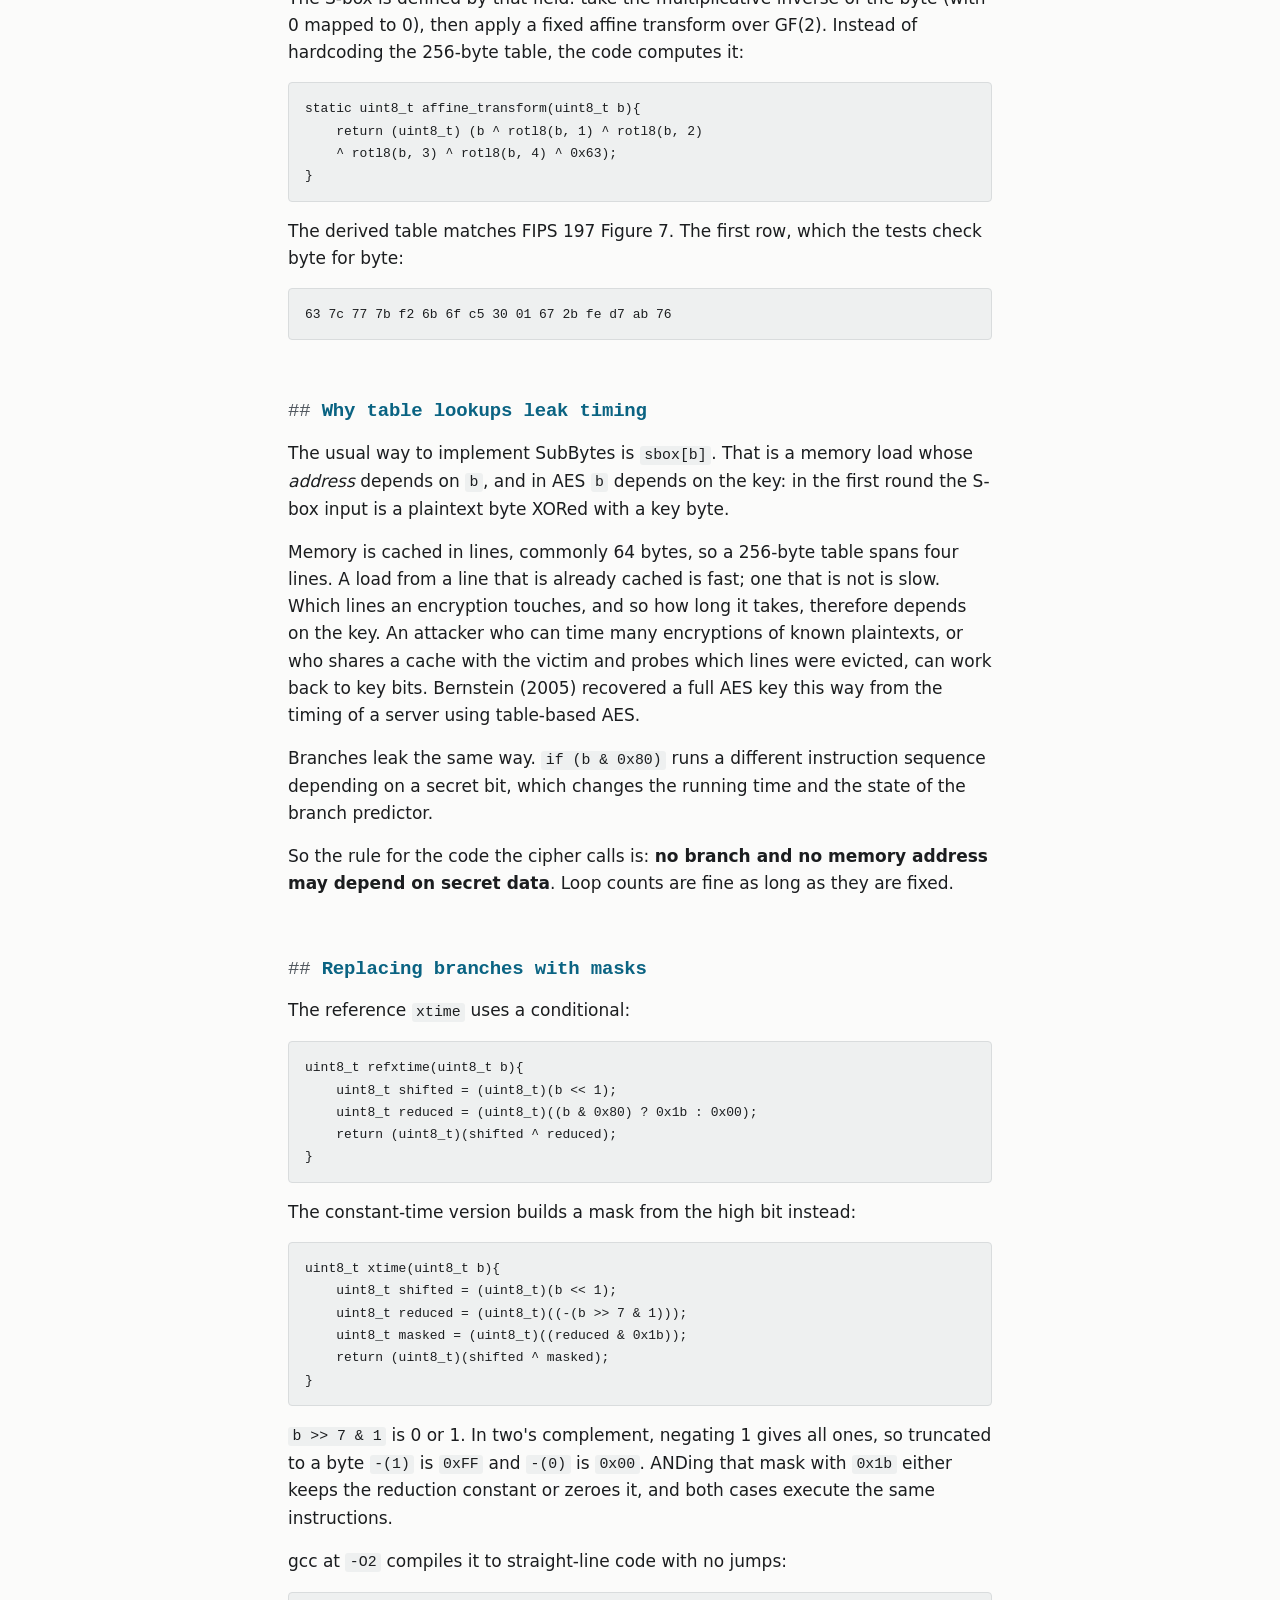
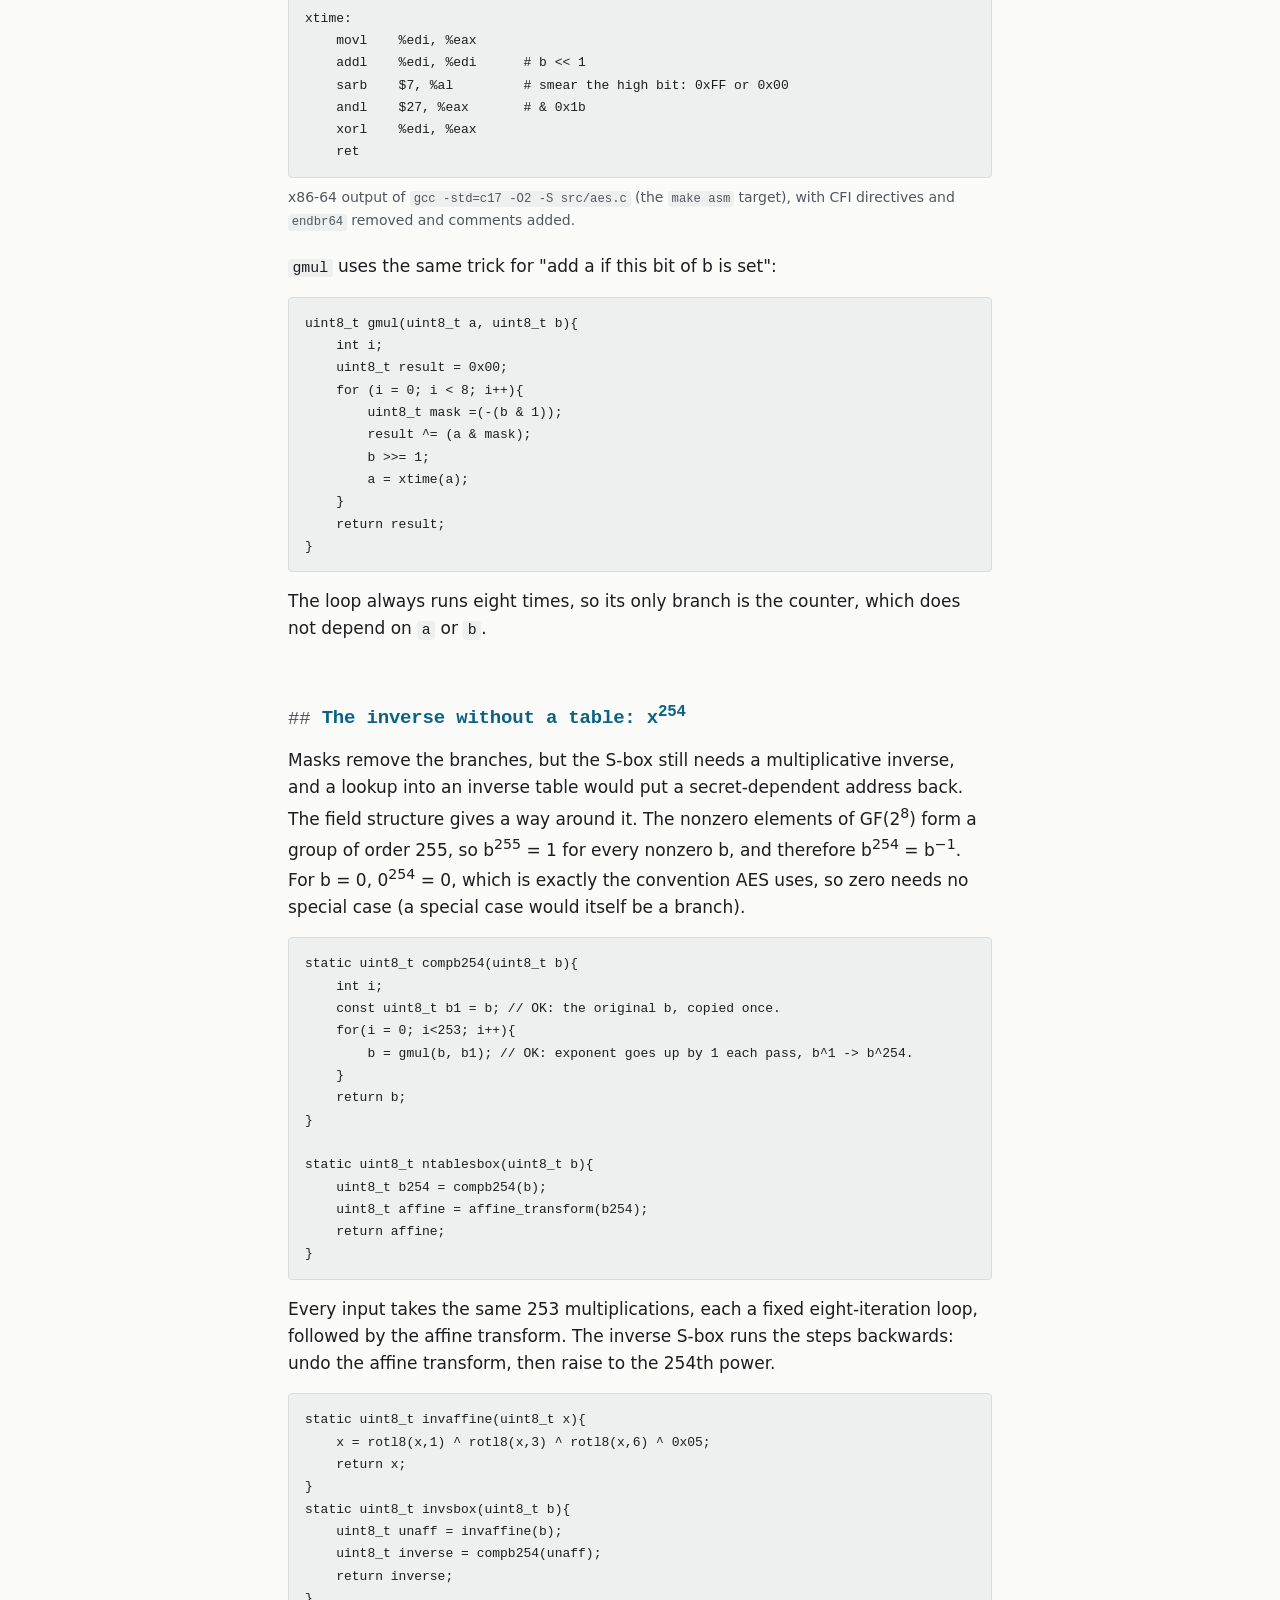
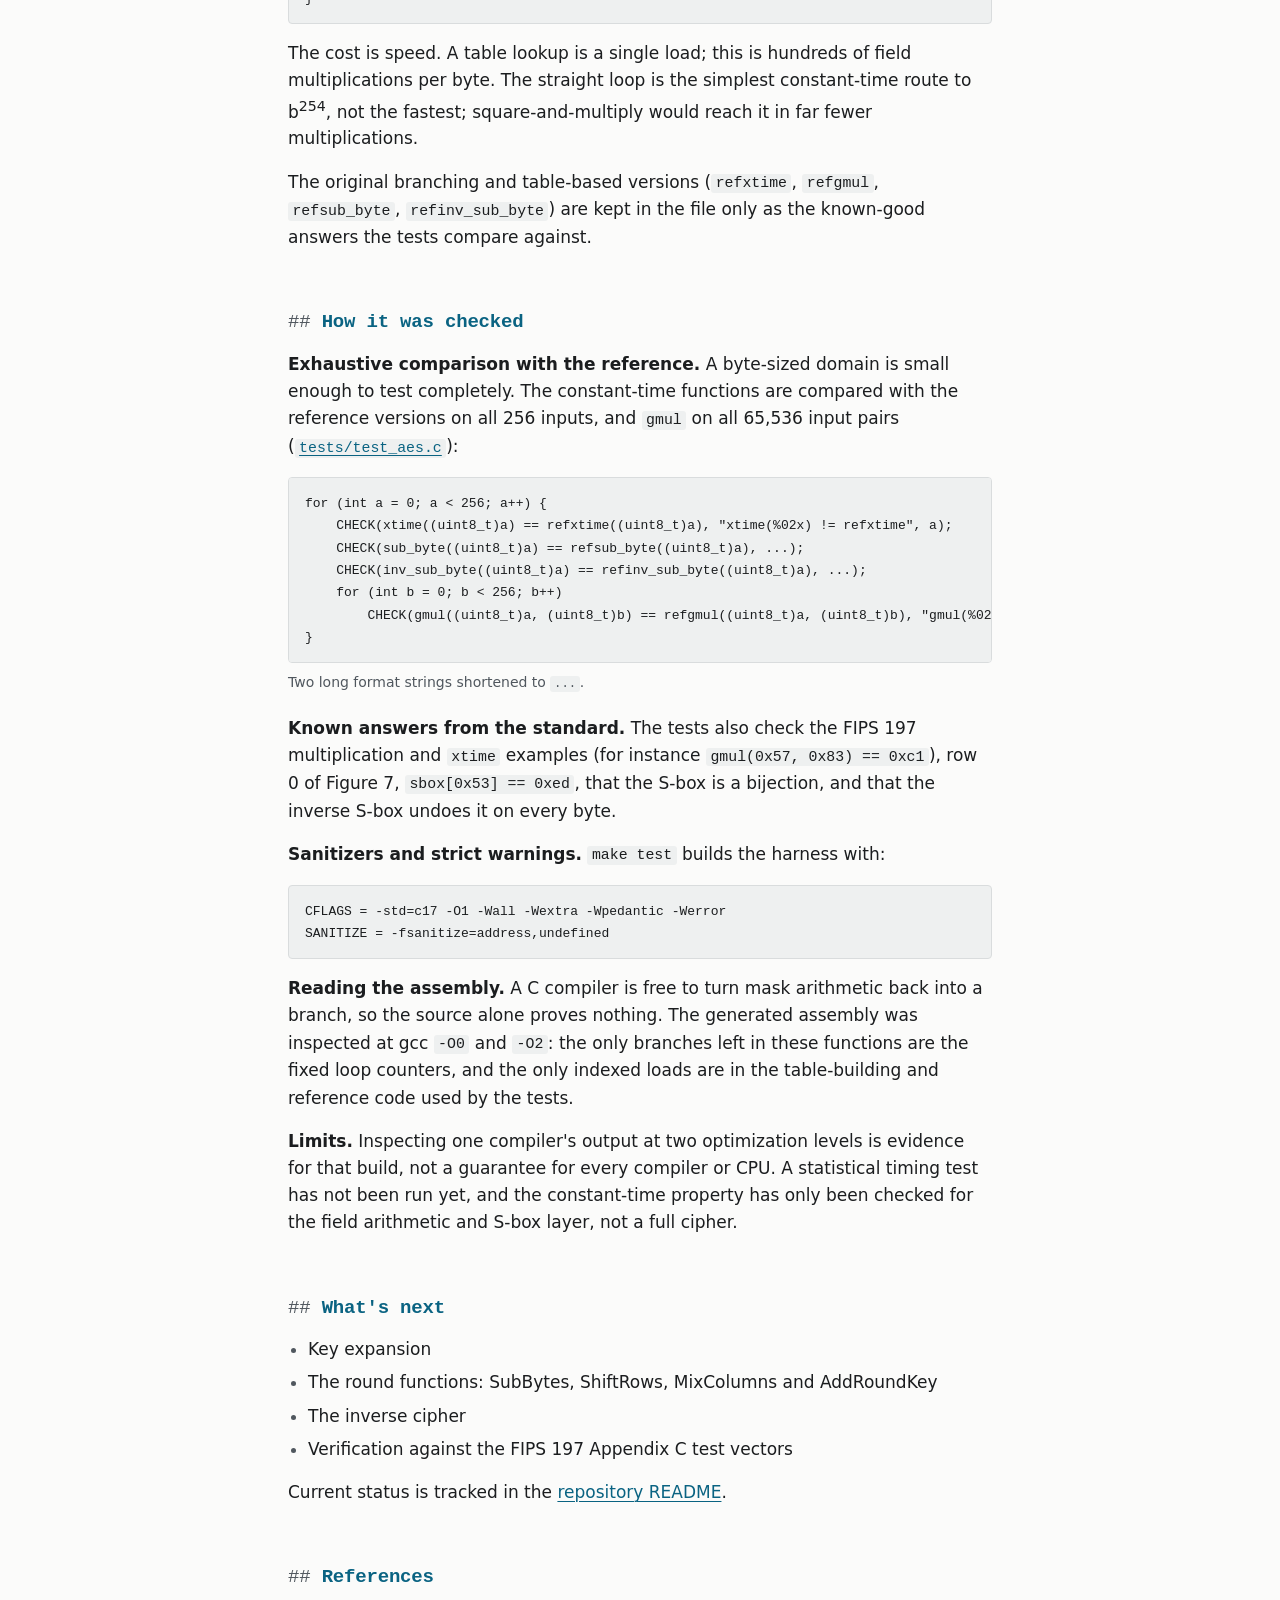
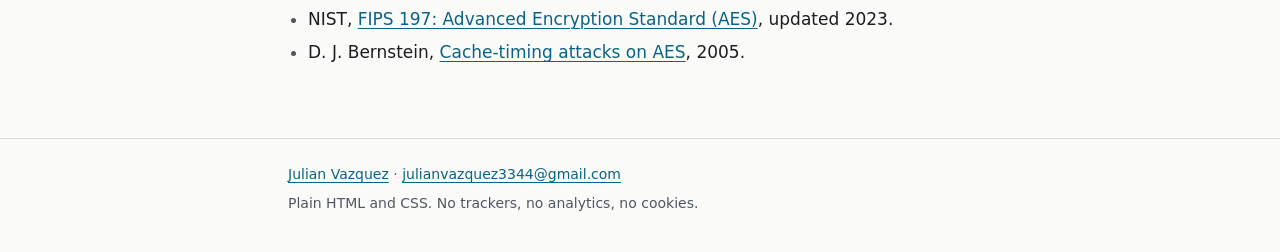
==== commit d5415713: "AES complete for 128/192/256-bit keys; Cryptopals Set 1 complete" ====
--- a/aes.html
+++ b/aes.html
@@ -3,15 +3,15 @@
 <head>
   <meta charset="utf-8">
   <meta name="viewport" content="width=device-width, initial-scale=1">
-  <title>AES-128 from FIPS 197: a constant-time S-box · Julian Vazquez</title>
-  <meta name="description" content="How an AES-128 implementation in C derives the S-box from GF(2^8) arithmetic and computes it in constant time, with masks instead of branches and x^254 instead of a table lookup.">
+  <title>AES from FIPS 197: a constant-time S-box · Julian Vazquez</title>
+  <meta name="description" content="How an AES implementation in C derives the S-box from GF(2^8) arithmetic and computes it in constant time, with masks instead of branches and x^254 instead of a table lookup.">
   <meta name="author" content="Julian Vazquez">
   <link rel="canonical" href="https://julian-a-vazquez.github.io/aes.html">
   <meta name="color-scheme" content="light dark">
   <meta name="theme-color" content="#fbfbfa" media="(prefers-color-scheme: light)">
   <meta name="theme-color" content="#111416" media="(prefers-color-scheme: dark)">
   <meta property="og:type" content="article">
-  <meta property="og:title" content="AES-128 from FIPS 197: a constant-time S-box">
+  <meta property="og:title" content="AES from FIPS 197: a constant-time S-box">
   <meta property="og:description" content="Deriving the AES S-box from GF(2^8) and computing it without secret-dependent branches or table lookups.">
   <meta property="og:url" content="https://julian-a-vazquez.github.io/aes.html">
   <link rel="icon" href="assets/favicon.svg" type="image/svg+xml">
@@ -34,12 +34,12 @@
   <main id="main">
     <header class="page-head wrap">
       <p class="breadcrumb"><a href="index.html#projects">&larr; Projects</a></p>
-      <h1>AES-128 from FIPS 197</h1>
+      <h1>AES from FIPS 197</h1>
       <p class="lede">
-        An AES-128 implementation in C, written from the NIST standard. The S-box is derived
-        from arithmetic in GF(2<sup>8</sup>) instead of being copied as a table, and the field
-        multiply and S-box run in constant time. The cipher itself is still in progress; this page
-        covers what is done and how it was checked.
+        An AES implementation in C for 128-, 192- and 256-bit keys, written from the NIST standard.
+        The S-box is derived from arithmetic in GF(2<sup>8</sup>) instead of being copied as a table,
+        and the field multiply and S-box run in constant time. The full cipher and inverse cipher match
+        every example in FIPS 197; this page covers the constant-time S-box and how it was checked.
       </p>
       <p class="stack">C · gcc · AddressSanitizer · UBSan ·
         <a href="https://github.com/Julian-A-Vazquez/aes-128-fips197">github.com/Julian-A-Vazquez/aes-128-fips197</a></p>
@@ -57,11 +57,11 @@
           <tr><td class="done">Done</td><td>S-box derived from inverses and the affine transform, plus the inverse S-box; verified against FIPS 197 Figure 7</td></tr>
           <tr><td class="done">Done</td><td>Constant-time <code>xtime</code>, <code>gmul</code>, S-box and inverse S-box, checked equal to the reference versions on every input</td></tr>
           <tr><td class="done">Done</td><td>Test harness under AddressSanitizer and UBSan, built with <code>-Wall</code> <code>-Wextra</code> <code>-Wpedantic</code> <code>-Werror</code>; assembly inspected at gcc <code>-O0</code> and <code>-O2</code></td></tr>
-          <tr><td class="todo-state">In progress</td><td>Key expansion</td></tr>
-          <tr><td class="todo-state">In progress</td><td>Round functions: SubBytes, ShiftRows, MixColumns, AddRoundKey</td></tr>
-          <tr><td class="todo-state">In progress</td><td>Inverse cipher</td></tr>
-          <tr><td class="todo-state">In progress</td><td>FIPS 197 Appendix C test vectors</td></tr>
-          <tr><td class="todo-state">Not yet</td><td>Constant-time verification of the full cipher (the S-box layer has been checked in assembly; no statistical timing test such as dudect has been run)</td></tr>
+          <tr><td class="done">Done</td><td>Key expansion for 128-, 192- and 256-bit keys, checked against FIPS 197 Appendix A</td></tr>
+          <tr><td class="done">Done</td><td>Round functions: SubBytes, ShiftRows, MixColumns, AddRoundKey</td></tr>
+          <tr><td class="done">Done</td><td>Inverse cipher</td></tr>
+          <tr><td class="done">Done</td><td>FIPS 197 Appendix B and Appendix C.1&ndash;C.3 test vectors, encrypt and decrypt, plus 300 random round trips</td></tr>
+          <tr><td class="todo-state">Not yet</td><td>Full constant-time verification of the cipher (no table lookups in the cipher path; the round functions have not been audited branch by branch, and no statistical timing test such as dudect has been run)</td></tr>
         </tbody>
       </table>
 
